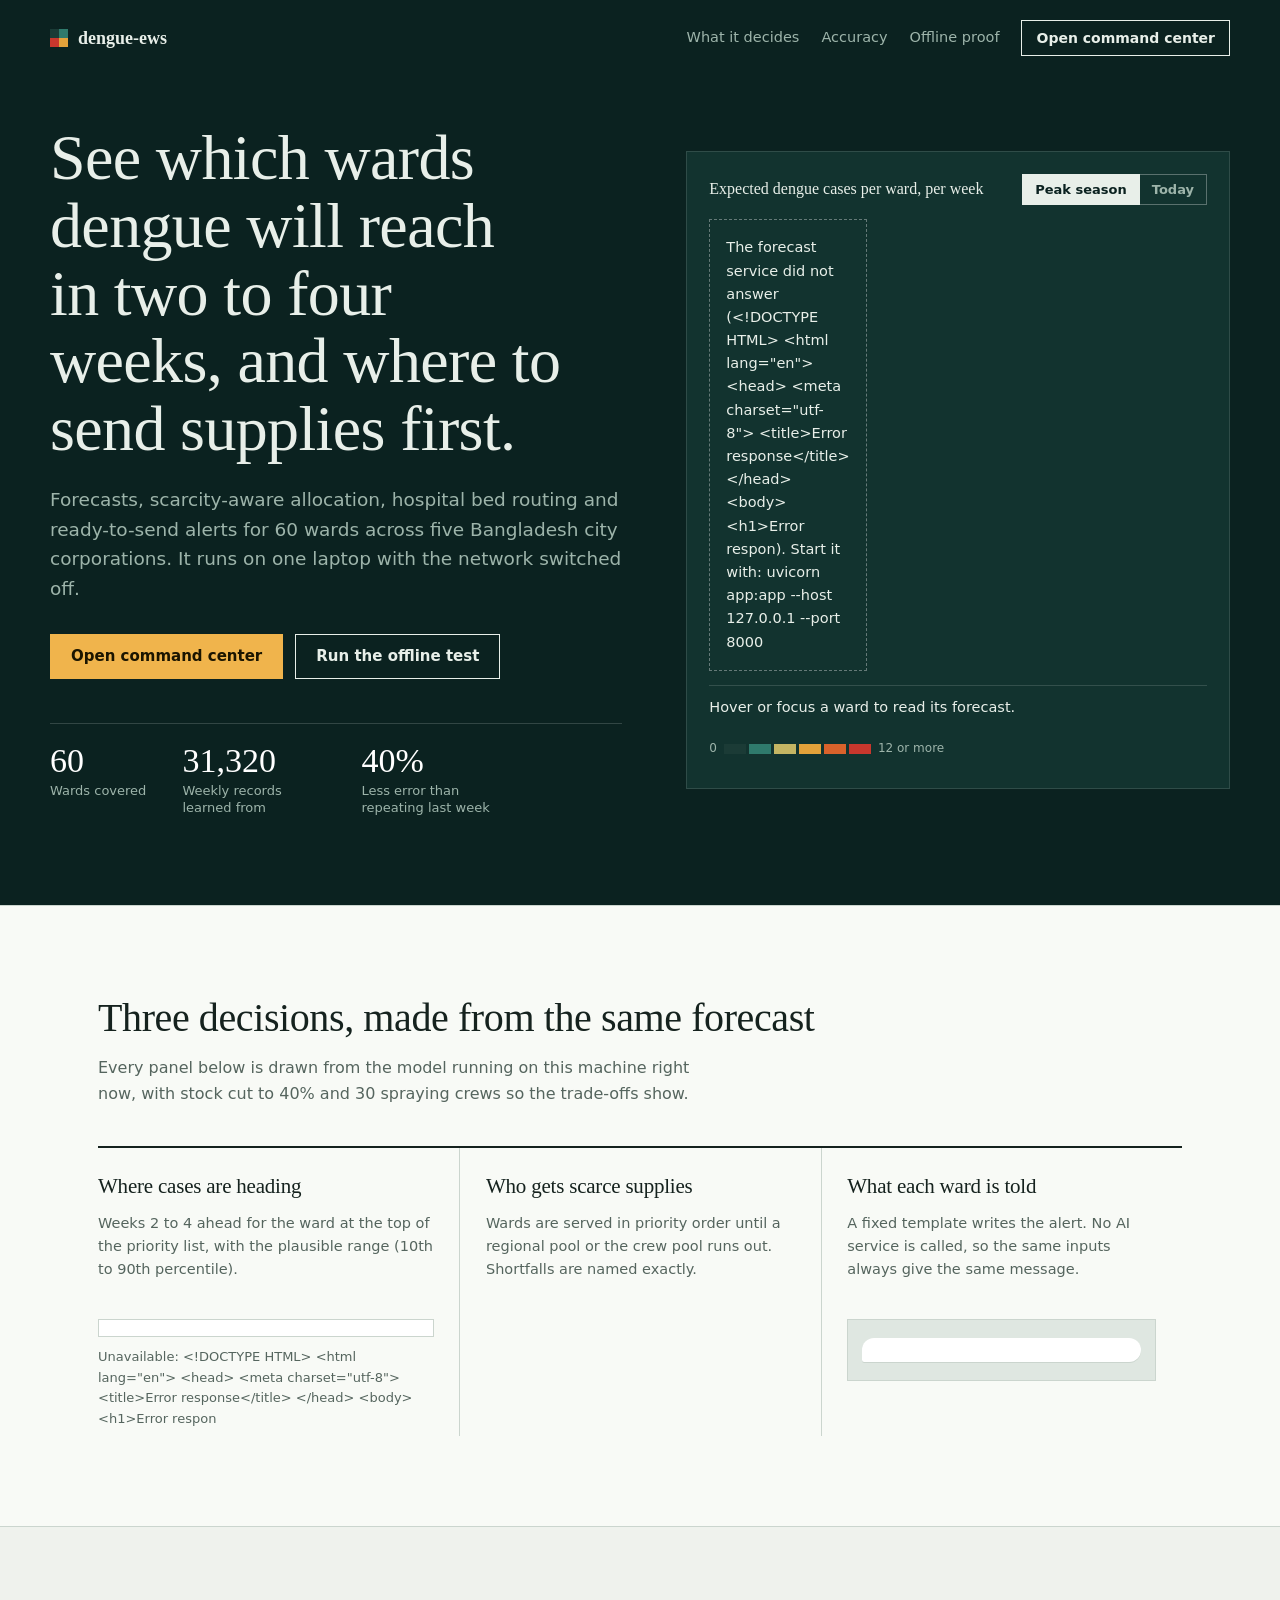
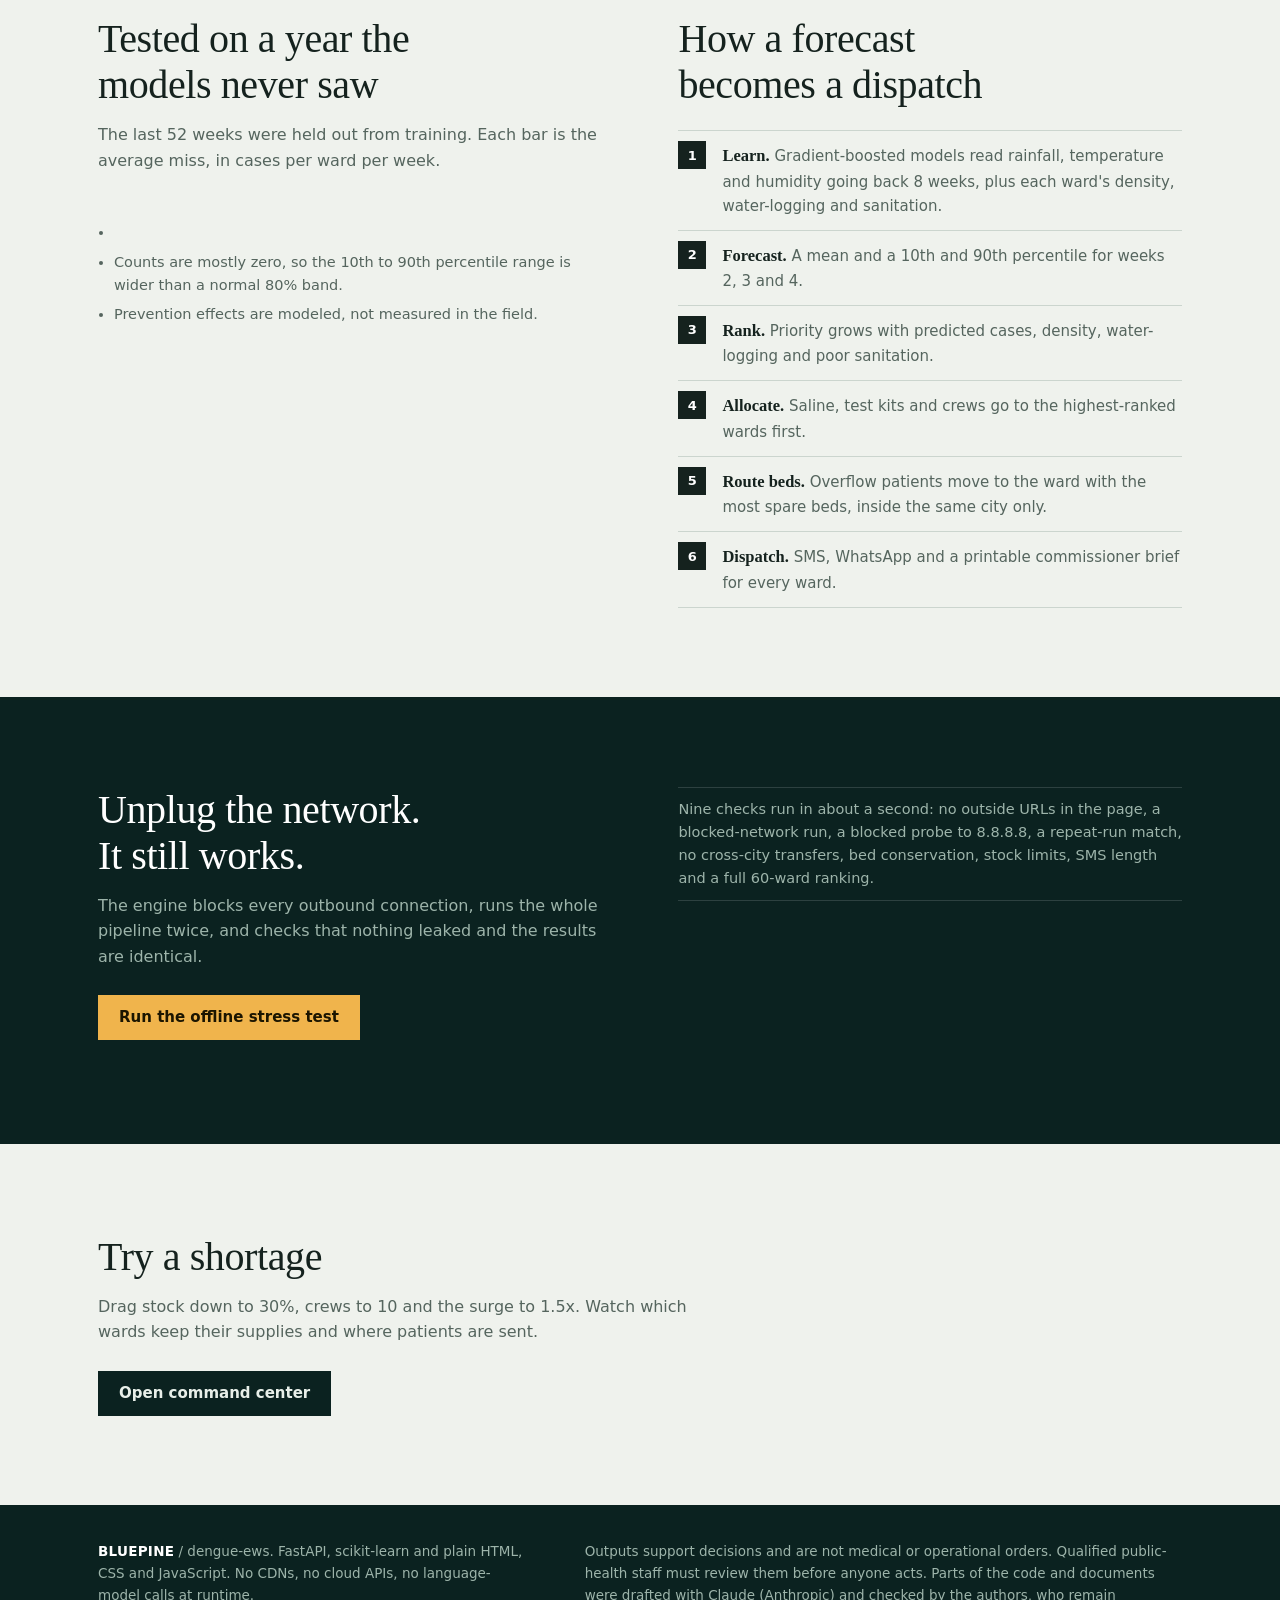
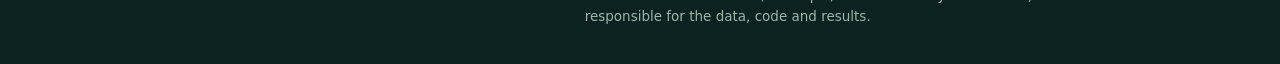
==== static/landing.html @ 92135752 "completely redesigned the whole system" ====
<!doctype html>
<html lang="en">
<head>
<meta charset="utf-8">
<meta name="viewport" content="width=device-width, initial-scale=1">
<title>Dengue early warning for Bangladesh city wards</title>
<meta name="description" content="Ward-level dengue forecasts, scarcity-aware supply allocation, hospital bed routing and ready-to-send alerts. Runs fully offline.">
<link rel="icon" href="data:,">
<link rel="stylesheet" href="/static/landing.css">
</head>
<body>
<a class="skip" href="#main">Skip to content</a>

<header class="hero" id="top">
  <nav class="nav" aria-label="Primary">
    <a class="brand" href="/"><span class="brand-mark" aria-hidden="true"></span>dengue-ews</a>
    <div class="nav-links">
      <a href="#decisions">What it decides</a>
      <a href="#accuracy">Accuracy</a>
      <a href="#offline">Offline proof</a>
      <a class="btn btn-sm" href="/app">Open command center</a>
    </div>
  </nav>

  <div class="hero-grid">
    <div class="hero-copy">
      <h1>See which wards dengue will reach in two to four weeks, and where to send supplies first.</h1>
      <p class="lede">Forecasts, scarcity-aware allocation, hospital bed routing and ready-to-send alerts for 60 wards across five Bangladesh city corporations. It runs on one laptop with the network switched off.</p>
      <div class="cta">
        <a class="btn btn-primary" href="/app">Open command center</a>
        <a class="btn btn-ghost" href="#offline">Run the offline test</a>
      </div>
      <dl class="facts" id="facts" aria-label="Key numbers">
        <div><dt>Wards covered</dt><dd id="fWards">60</dd></div>
        <div><dt>Weekly records learned from</dt><dd id="fRows">31,320</dd></div>
        <div><dt>Less error than repeating last week</dt><dd id="fGain">40%</dd></div>
      </dl>
    </div>

    <figure class="map" aria-labelledby="mapTitle">
      <div class="map-head">
        <figcaption id="mapTitle">Expected dengue cases per ward, per week</figcaption>
        <div class="seg" role="group" aria-label="Forecast scenario">
          <button type="button" data-sc="peak" aria-pressed="true">Peak season</button>
          <button type="button" data-sc="live" aria-pressed="false">Today</button>
        </div>
      </div>
      <div id="tileMap" class="tile-map" aria-live="polite"></div>
      <div class="readout" id="readout" aria-live="polite">Hover or focus a ward to read its forecast.</div>
      <div class="ramp" aria-hidden="true"><span>0</span><i class="c0"></i><i class="c1"></i><i class="c2"></i><i class="c3"></i><i class="c4"></i><i class="c5"></i><span>12 or more</span></div>
      <p class="map-note" id="mapNote"></p>
    </figure>
  </div>
</header>

<main id="main">
  <section class="band" id="decisions" aria-labelledby="hDec">
    <div class="wrap">
      <h2 id="hDec">Three decisions, made from the same forecast</h2>
      <p class="intro">Every panel below is drawn from the model running on this machine right now, with stock cut to 40% and 30 spraying crews so the trade-offs show.</p>
      <div class="lanes">
        <article class="lane">
          <h3>Where cases are heading</h3>
          <p>Weeks 2 to 4 ahead for the ward at the top of the priority list, with the plausible range (10th to 90th percentile).</p>
          <div id="chart" class="chart" role="img" aria-label="Forecast chart"></div>
          <p class="cap" id="chartCap"></p>
        </article>
        <article class="lane">
          <h3>Who gets scarce supplies</h3>
          <p>Wards are served in priority order until a regional pool or the crew pool runs out. Shortfalls are named exactly.</p>
          <ul id="allocList" class="alloc"></ul>
          <p class="cap" id="allocCap"></p>
        </article>
        <article class="lane">
          <h3>What each ward is told</h3>
          <p>A fixed template writes the alert. No AI service is called, so the same inputs always give the same message.</p>
          <div class="phone"><pre id="smsText"></pre></div>
          <p class="cap" id="smsCap"></p>
        </article>
      </div>
    </div>
  </section>

  <section class="wrap split" id="accuracy" aria-labelledby="hAcc">
    <div>
      <h2 id="hAcc">Tested on a year the models never saw</h2>
      <p class="intro">The last 52 weeks were held out from training. Each bar is the average miss, in cases per ward per week.</p>
      <div id="acc" class="acc"></div>
      <ul class="plain">
        <li id="covLine"></li>
        <li>Counts are mostly zero, so the 10th to 90th percentile range is wider than a normal 80% band.</li>
        <li>Prevention effects are modeled, not measured in the field.</li>
      </ul>
    </div>
    <div class="how">
      <h2>How a forecast becomes a dispatch</h2>
      <ol class="steps">
        <li><b>Learn.</b> Gradient-boosted models read rainfall, temperature and humidity going back 8 weeks, plus each ward's density, water-logging and sanitation.</li>
        <li><b>Forecast.</b> A mean and a 10th and 90th percentile for weeks 2, 3 and 4.</li>
        <li><b>Rank.</b> Priority grows with predicted cases, density, water-logging and poor sanitation.</li>
        <li><b>Allocate.</b> Saline, test kits and crews go to the highest-ranked wards first.</li>
        <li><b>Route beds.</b> Overflow patients move to the ward with the most spare beds, inside the same city only.</li>
        <li><b>Dispatch.</b> SMS, WhatsApp and a printable commissioner brief for every ward.</li>
      </ol>
    </div>
  </section>

  <section class="band dark" id="offline" aria-labelledby="hOff">
    <div class="wrap split">
      <div>
        <h2 id="hOff">Unplug the network. It still works.</h2>
        <p class="intro">The engine blocks every outbound connection, runs the whole pipeline twice, and checks that nothing leaked and the results are identical.</p>
        <button id="runStress" class="btn btn-primary" type="button">Run the offline stress test</button>
        <p class="sub" id="stressSum" role="status"></p>
      </div>
      <ul id="stressList" class="checks" aria-live="polite">
        <li class="idle">Nine checks run in about a second: no outside URLs in the page, a blocked-network run, a blocked probe to 8.8.8.8, a repeat-run match, no cross-city transfers, bed conservation, stock limits, SMS length and a full 60-ward ranking.</li>
      </ul>
    </div>
  </section>

  <section class="wrap closing" aria-labelledby="hGo">
    <h2 id="hGo">Try a shortage</h2>
    <p class="intro">Drag stock down to 30%, crews to 10 and the surge to 1.5x. Watch which wards keep their supplies and where patients are sent.</p>
    <a class="btn btn-primary dark-on-light" href="/app">Open command center</a>
  </section>
</main>

<footer class="foot">
  <div class="wrap foot-grid">
    <p><b>BLUEPINE</b> / dengue-ews. FastAPI, scikit-learn and plain HTML, CSS and JavaScript. No CDNs, no cloud APIs, no language-model calls at runtime.</p>
    <p>Outputs support decisions and are not medical or operational orders. Qualified public-health staff must review them before anyone acts. Parts of the code and documents were drafted with Claude (Anthropic) and checked by the authors, who remain responsible for the data, code and results.</p>
  </div>
</footer>
<script src="/static/landing.js"></script>
</body>
</html>
---- static/landing.css ----
:root{
  --night:#0b2220; --night2:#12332f; --paper:#eff2ed; --panel:#f8faf6; --ink:#15221e; --mute:#55655e; --line:#cbd5ce;
  --teal:#0e5a55; --amber:#f0b44c; --red:#c8372d;
  --c0:#1b3b36; --c1:#2f7a6c; --c2:#c4b563; --c3:#e3a23a; --c4:#d9622b; --c5:#c8372d;
  --on-night:#e8efe9; --on-night-mute:#9db4aa;
  --serif:"Iowan Old Style","Palatino Linotype",Palatino,"Book Antiqua",Georgia,serif;
  --sans:system-ui,-apple-system,"Segoe UI",Roboto,"Helvetica Neue",Arial,sans-serif;
  --gutter:clamp(16px,4vw,48px);
}
*{box-sizing:border-box}
html{scroll-behavior:smooth;scroll-padding-top:20px}
body{margin:0;background:var(--paper);color:var(--ink);font:16px/1.6 var(--sans);-webkit-font-smoothing:antialiased}
h1,h2,h3{font-family:var(--serif);font-weight:500;margin:0;letter-spacing:-.01em}
p{margin:0}
a{color:inherit}
:focus-visible{outline:3px solid var(--amber);outline-offset:3px}
.skip{position:absolute;left:-999px;top:8px;background:var(--amber);color:#000;padding:8px 12px;z-index:10}
.skip:focus{left:8px}
.wrap{max-width:1180px;margin:0 auto;padding:0 var(--gutter)}

/* buttons */
.btn{display:inline-block;font:600 15px/1 var(--sans);padding:14px 20px;border:1.5px solid currentColor;text-decoration:none;cursor:pointer;background:transparent;color:inherit;transition:background .15s,color .15s,border-color .15s}
.btn-sm{padding:10px 14px;font-size:14px}
.btn-primary{background:var(--amber);border-color:var(--amber);color:#1b1500}
.btn-primary:hover{background:#ffc96b;border-color:#ffc96b}
.btn-ghost:hover{background:rgba(255,255,255,.1)}
.dark-on-light{background:var(--night);border-color:var(--night);color:var(--on-night)}
.dark-on-light:hover{background:var(--teal);border-color:var(--teal)}

/* hero */
.hero{background:var(--night);color:var(--on-night);padding:0 var(--gutter) clamp(40px,7vw,88px)}
.nav{max-width:1180px;margin:0 auto;display:flex;align-items:center;justify-content:space-between;gap:16px;padding:20px 0;flex-wrap:wrap}
.brand{display:flex;align-items:center;gap:10px;font:600 18px var(--serif);text-decoration:none}
.brand-mark{width:18px;height:18px;background:conic-gradient(var(--c1) 0 25%,var(--c3) 0 50%,var(--c5) 0 75%,var(--c0) 0);display:inline-block}
.nav-links{display:flex;align-items:center;gap:22px;flex-wrap:wrap;font-size:14.5px}
.nav-links a:not(.btn){text-decoration:none;color:var(--on-night-mute)}
.nav-links a:not(.btn):hover{color:#fff}
.nav .btn-sm{color:var(--on-night)}
.nav .btn-sm:hover{background:rgba(255,255,255,.1)}
.hero-grid{max-width:1180px;margin:clamp(20px,4vw,48px) auto 0;display:grid;grid-template-columns:minmax(0,1fr) minmax(0,.95fr);gap:clamp(28px,5vw,72px);align-items:center}
.hero h1{font-size:clamp(34px,5.2vw,64px);line-height:1.06;font-weight:500;max-width:15em;text-wrap:balance}
.lede{margin-top:22px;font-size:clamp(16px,1.5vw,18.5px);color:var(--on-night-mute);max-width:34em}
.cta{display:flex;gap:12px;flex-wrap:wrap;margin-top:30px}
.facts{display:grid;grid-template-columns:repeat(3,auto);justify-content:start;gap:12px 36px;margin:44px 0 0;padding-top:20px;border-top:1px solid rgba(255,255,255,.16)}
.facts dt{font-size:13px;color:var(--on-night-mute);max-width:11em;line-height:1.35;order:2}
.facts dd{margin:0 0 4px;font:500 34px/1 var(--serif);font-variant-numeric:tabular-nums;color:#fff}
.facts div{display:flex;flex-direction:column}

/* tile map */
.map{margin:0;background:var(--night2);border:1px solid rgba(255,255,255,.12);padding:clamp(14px,2vw,22px)}
.map-head{display:flex;justify-content:space-between;align-items:center;gap:10px;flex-wrap:wrap;margin-bottom:14px}
.map figcaption{font:500 16px/1.3 var(--serif)}
.seg{display:flex}
.seg button{font:600 13px var(--sans);padding:7px 12px;border:1px solid rgba(255,255,255,.3);background:transparent;color:var(--on-night-mute);cursor:pointer}
.seg button+button{border-left:0}
.seg button[aria-pressed=true]{background:var(--on-night);color:var(--night);border-color:var(--on-night)}
.tile-map{display:grid;grid-template-columns:repeat(10,1fr);gap:5px}
.city-label{grid-column:span 10;margin-top:8px;font:500 14px var(--serif);color:var(--on-night);display:flex;justify-content:space-between;align-items:baseline}
.city-label.half{grid-column:span 5;padding-right:6px}
.city-label small{font:12.5px var(--sans);color:var(--on-night-mute)}
.city-label:first-child{margin-top:0}
.tile-map .tile{aspect-ratio:1;padding:0;border:0;font:600 clamp(9px,1.1vw,12px) var(--sans);font-variant-numeric:tabular-nums;color:rgba(255,255,255,.78);cursor:pointer;position:relative;
  opacity:0;animation:tile-in .5s cubic-bezier(.2,.7,.2,1) forwards;animation-delay:calc(var(--d,0) * 1ms)}
.tile.c0{background:var(--c0)} .tile.c1{background:var(--c1)} .tile.c2{background:var(--c2);color:#2b2508} .tile.c3{background:var(--c3);color:#2b1a02}
.tile.c4{background:var(--c4);color:#fff} .tile.c5{background:var(--c5);color:#fff}
.tile.def::after{content:"";position:absolute;left:0;right:0;bottom:0;height:3px;background:#fff}
.tile:hover,.tile:focus-visible,.tile.on{outline:2px solid #fff;outline-offset:1px;z-index:1}
@keyframes tile-in{from{opacity:0;transform:scale(.6)}to{opacity:1;transform:none}}
.readout{margin-top:14px;min-height:3.2em;font-size:14.5px;color:var(--on-night);border-top:1px solid rgba(255,255,255,.14);padding-top:10px}
.readout b{font-family:var(--serif);font-weight:600;font-size:16px}
.readout span{color:var(--on-night-mute)}
.ramp{display:flex;align-items:center;gap:3px;font-size:12px;color:var(--on-night-mute);margin-top:8px}
.ramp i{width:22px;height:10px;display:inline-block}
.ramp .c0{background:var(--c0)}.ramp .c1{background:var(--c1)}.ramp .c2{background:var(--c2)}.ramp .c3{background:var(--c3)}.ramp .c4{background:var(--c4)}.ramp .c5{background:var(--c5)}
.ramp span:first-child{margin-right:4px}.ramp span:last-child{margin-left:4px}
.map-note{margin-top:8px;font-size:12.5px;color:var(--on-night-mute);max-width:46em}

/* sections */
section{padding:0}
.band{background:var(--panel);border-block:1px solid var(--line);padding:clamp(48px,7vw,96px) 0}
.band.dark{background:var(--night);color:var(--on-night);border:0}
.split{display:grid;grid-template-columns:minmax(0,1fr) minmax(0,1fr);gap:clamp(28px,6vw,80px);align-items:start}
section.wrap{padding-block:clamp(48px,7vw,96px)}
h2{font-size:clamp(26px,3.4vw,40px);line-height:1.15;max-width:18em;text-wrap:balance}
.intro{margin-top:14px;color:var(--mute);max-width:38em}
.dark .intro{color:var(--on-night-mute)}
.cap{font-size:13px;color:var(--mute);margin-top:10px}
.lanes{display:grid;grid-template-columns:repeat(3,minmax(0,1fr));margin-top:40px;border-top:2px solid var(--ink)}
.lane{padding:22px clamp(14px,2vw,28px) 6px 0}
.lane+.lane{padding-left:clamp(14px,2vw,28px);border-left:1px solid var(--line)}
.lane h3{font-size:21px;margin-bottom:8px}
.lane>p:first-of-type{font-size:14.5px;color:var(--mute);min-height:6.4em}

/* chart */
.chart{margin-top:14px;background:#fff;border:1px solid var(--line);padding:8px}
.chart svg{display:block;width:100%;height:auto}
.chart text{font:11px var(--sans);fill:var(--mute)}
.chart .band-area{fill:rgba(217,98,43,.2)}
.chart .line{fill:none;stroke:var(--c4);stroke-width:2.5}
.chart .dot{fill:var(--c4)}
.chart .grid{stroke:var(--line);stroke-width:1}
.chart .val{fill:var(--ink);font-weight:600}

/* allocation */
.alloc{list-style:none;margin:14px 0 0;padding:0;display:flex;flex-direction:column;gap:11px}
.alloc li{display:grid;grid-template-columns:1fr auto;gap:2px 8px;font-size:13.5px}
.alloc .nm{font-weight:600}
.alloc .nm small{font-weight:400;color:var(--mute)}
.alloc .ratio{font-variant-numeric:tabular-nums;color:var(--mute)}
.alloc .bar{grid-column:1/-1;height:8px;background:#dde5df;position:relative}
.alloc .bar i{position:absolute;inset:0 auto 0 0;background:var(--teal)}
.alloc li.short .bar i{background:var(--c4)}
.alloc li.short .ratio{color:#9c2a10;font-weight:600}

/* phone */
.phone{margin-top:14px;background:#dfe7e1;padding:18px 14px;border:1px solid var(--line)}
.phone pre{margin:0;max-width:300px;background:#fff;padding:12px 14px;border-radius:16px 16px 16px 3px;font:14.5px/1.5 var(--sans);white-space:pre-wrap;word-break:break-word;box-shadow:0 1px 0 var(--line)}

/* accuracy */
.acc{margin-top:26px;display:flex;flex-direction:column;gap:22px}
.acc .row h3{font:600 14px var(--sans);margin-bottom:6px;letter-spacing:0}
.acc .bars{display:grid;grid-template-columns:auto 1fr auto;gap:5px 10px;align-items:center;font-size:13.5px}
.acc .bars span:nth-child(3n+1){color:var(--mute)}
.acc .track{height:14px;background:#dde5df}
.acc .track i{display:block;height:100%}
.acc .m i{background:var(--teal)} .acc .p i{background:#9fb3a8}
.acc .v{font-variant-numeric:tabular-nums;font-weight:600}
.plain{margin:22px 0 0;padding-left:1.1em;color:var(--mute);font-size:14.5px;display:flex;flex-direction:column;gap:6px}
.steps{margin:22px 0 0;padding:0;list-style:none;counter-reset:s;display:flex;flex-direction:column}
.steps li{counter-increment:s;position:relative;padding:12px 0 12px 44px;border-top:1px solid var(--line);color:var(--mute);font-size:15px}
.steps li:last-child{border-bottom:1px solid var(--line)}
.steps li::before{content:counter(s);position:absolute;left:0;top:10px;width:28px;height:28px;display:grid;place-items:center;background:var(--ink);color:#fff;font:600 13px var(--sans)}
.steps b{color:var(--ink);font-family:var(--serif);font-size:16.5px;font-weight:600}

/* offline */
.dark h2{color:#fff}
.dark .btn-primary{margin-top:26px}
.sub{margin-top:14px;color:var(--on-night-mute);font-size:14.5px;max-width:36em}
.checks{list-style:none;margin:0;padding:0;display:flex;flex-direction:column}
.checks li{display:grid;grid-template-columns:54px 1fr;gap:10px;padding:10px 0;border-bottom:1px solid rgba(255,255,255,.14);font-size:14.5px}
.checks li.idle{display:block;color:var(--on-night-mute);border-top:1px solid rgba(255,255,255,.14)}
.checks small{display:block;color:var(--on-night-mute);font-size:12.5px}
.checks .pass{color:#7fd6a3;font-weight:700}.checks .fail{color:#ff8f82;font-weight:700}

.closing{display:flex;flex-direction:column;align-items:flex-start;gap:0}
.closing .btn{margin-top:26px}
.foot{background:var(--night);color:var(--on-night-mute);padding:36px 0;font-size:13.5px}
.foot-grid{display:grid;grid-template-columns:1fr 1.4fr;gap:clamp(20px,5vw,60px)}
.foot b{color:#fff;letter-spacing:.02em}

.unavailable{padding:16px;border:1.5px dashed rgba(255,255,255,.35);font-size:14.5px;color:var(--on-night)}

@media (max-width:960px){
  .hero-grid,.split,.foot-grid{grid-template-columns:1fr}
  .lanes{grid-template-columns:1fr}
  .lane,.lane+.lane{padding:22px 0 6px;border-left:0}
  .lane+.lane{border-top:1px solid var(--line)}
  .lane>p:first-of-type{min-height:0}
}
@media (max-width:520px){
  .facts{grid-template-columns:1fr 1fr}
  .nav-links a:not(.btn){display:none}
}
@media (prefers-reduced-motion:reduce){
  html{scroll-behavior:auto}
  .tile-map .tile{animation:none;opacity:1}
}
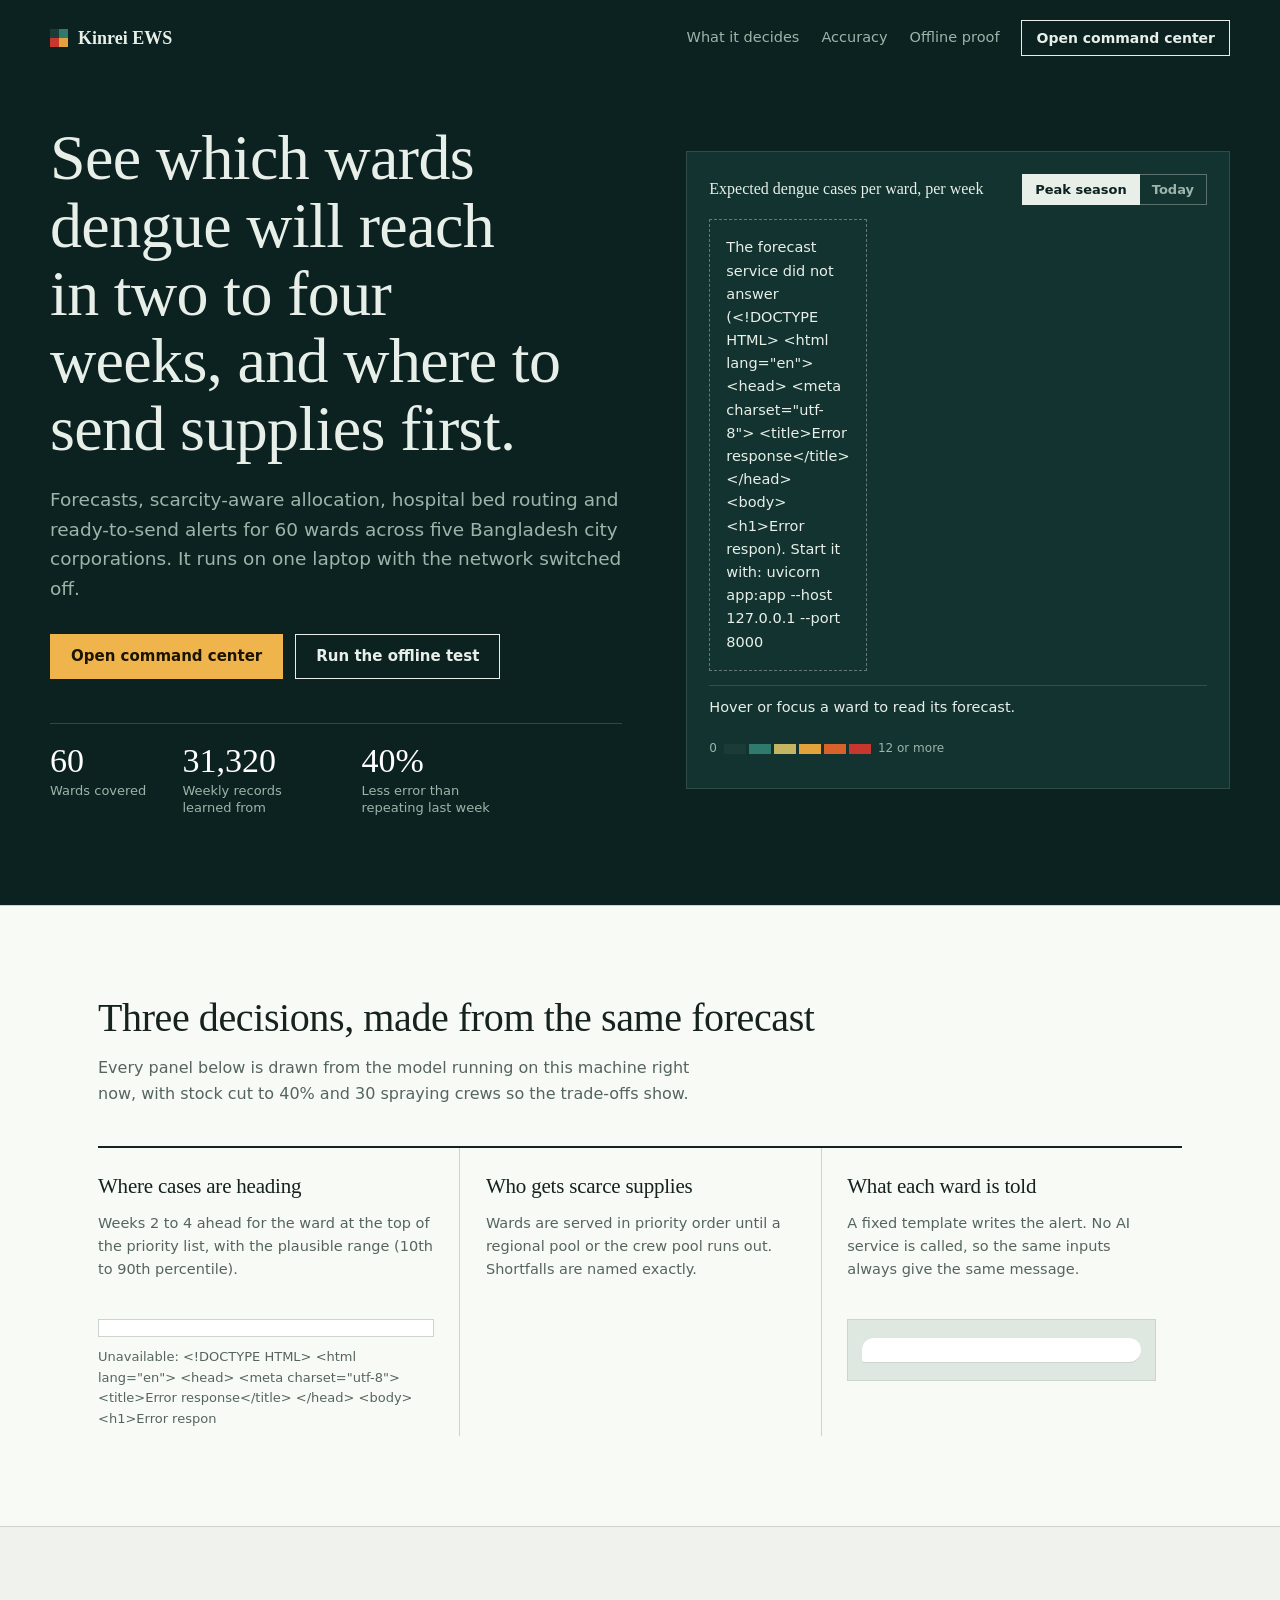
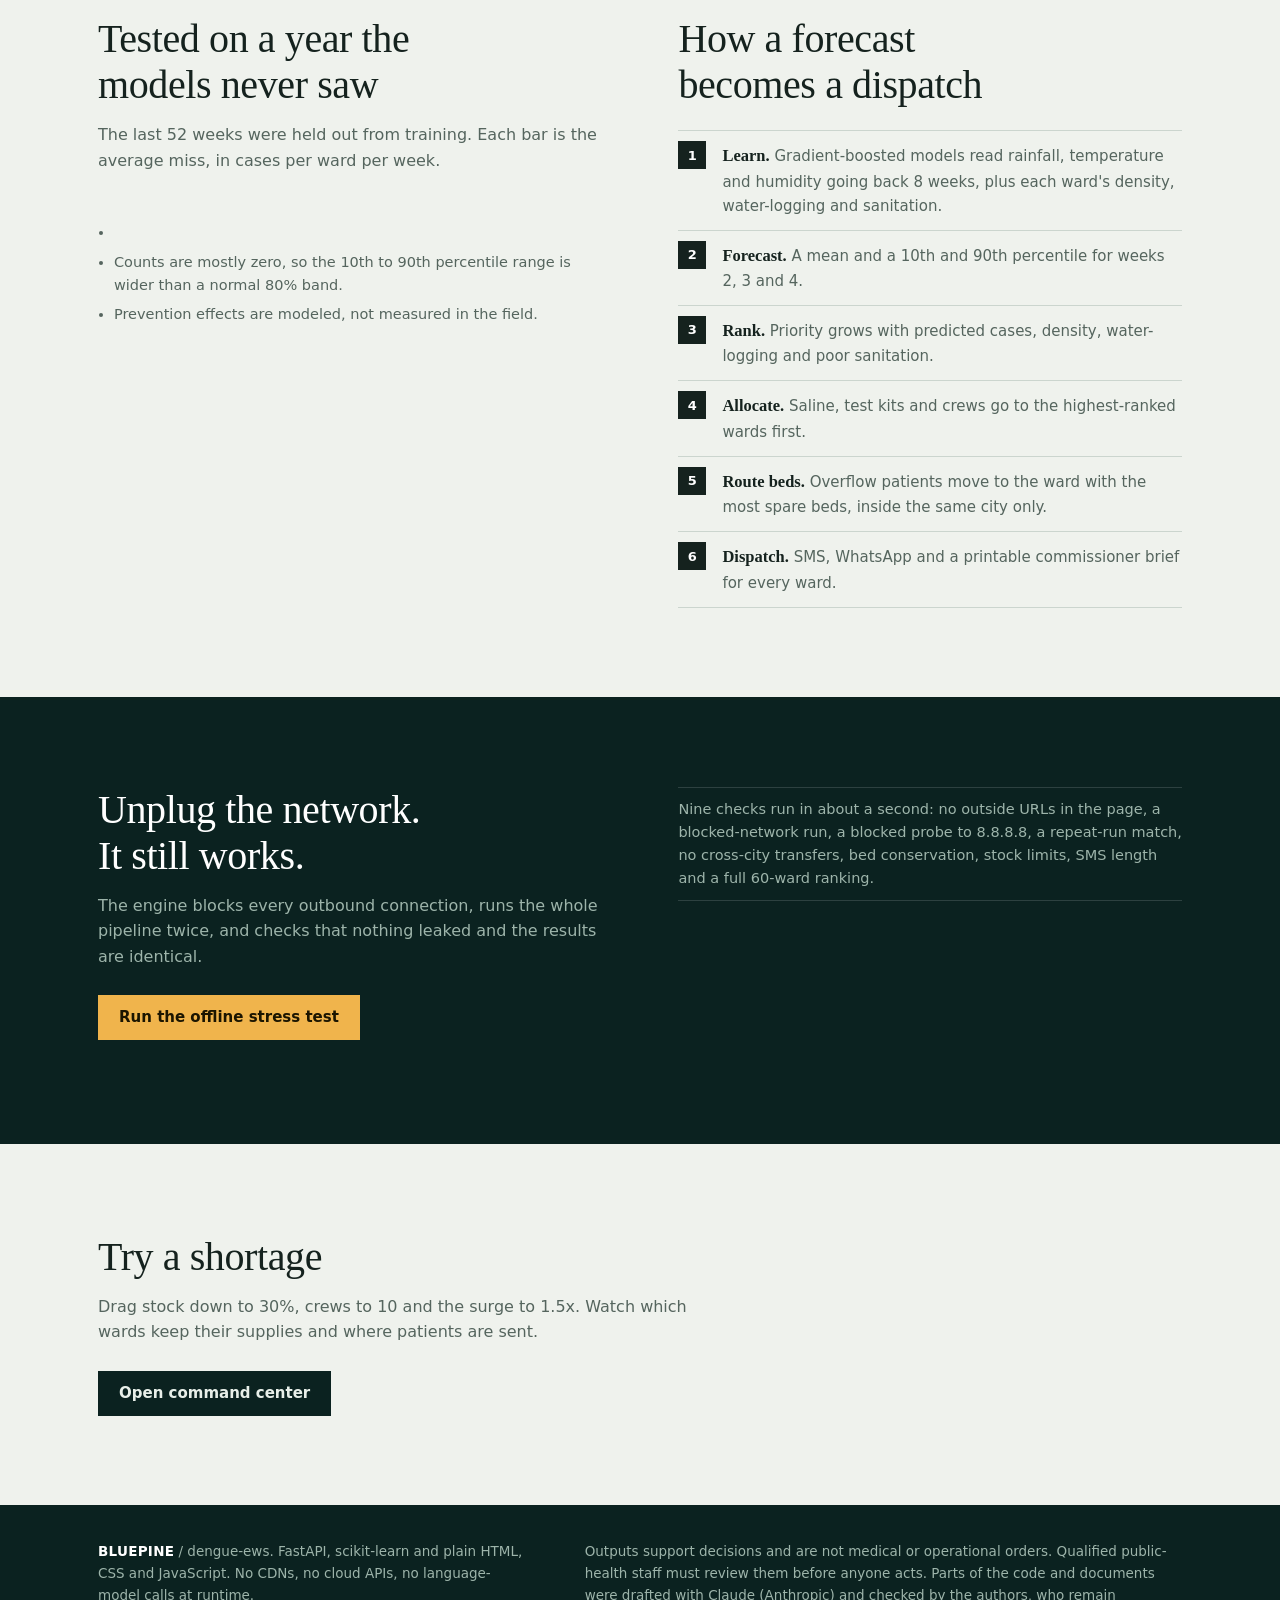
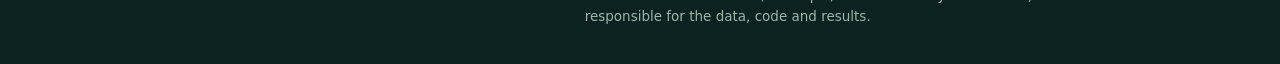
==== commit e5d5d7ba: "Final commit" ====
--- a/static/landing.html
+++ b/static/landing.html
@@ -13,7 +13,7 @@
 
 <header class="hero" id="top">
   <nav class="nav" aria-label="Primary">
-    <a class="brand" href="/"><span class="brand-mark" aria-hidden="true"></span>dengue-ews</a>
+    <a class="brand" href="/"><span class="brand-mark" aria-hidden="true"></span>Kinrei EWS</a>
     <div class="nav-links">
       <a href="#decisions">What it decides</a>
       <a href="#accuracy">Accuracy</a>
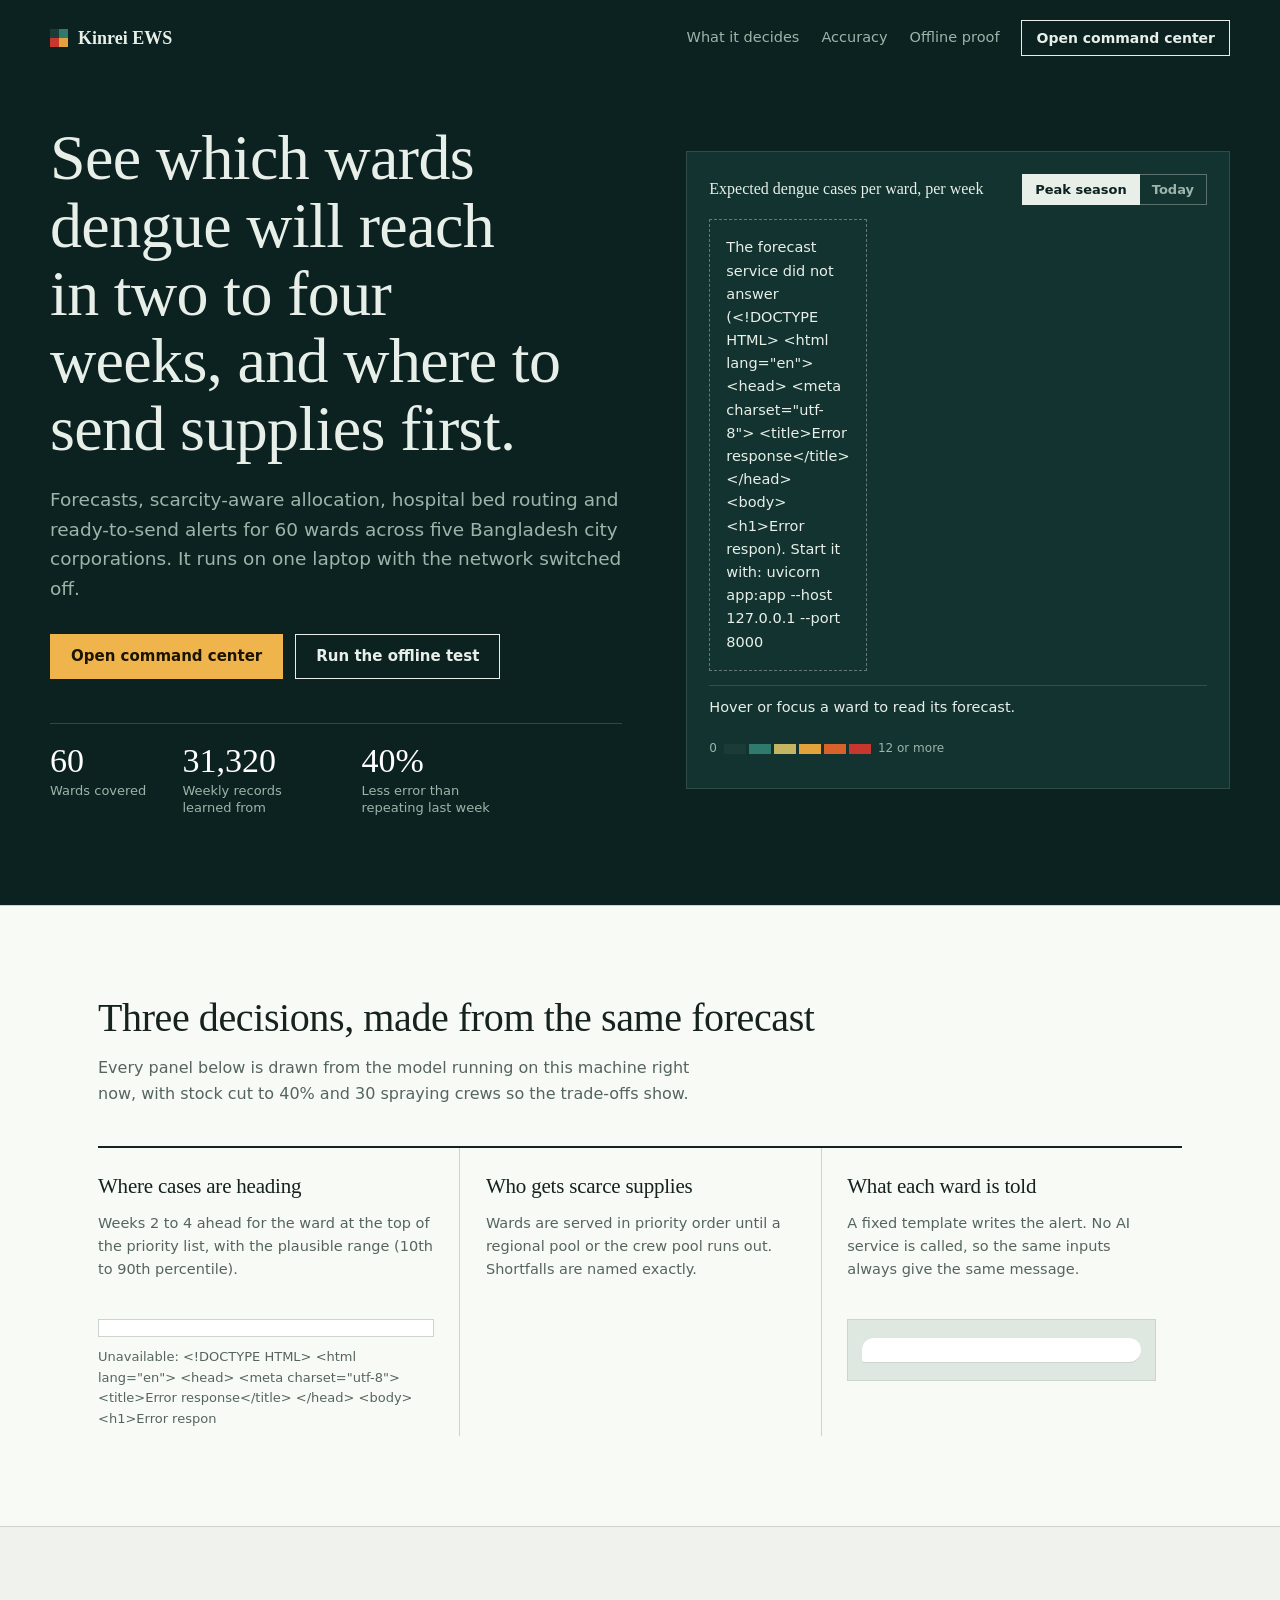
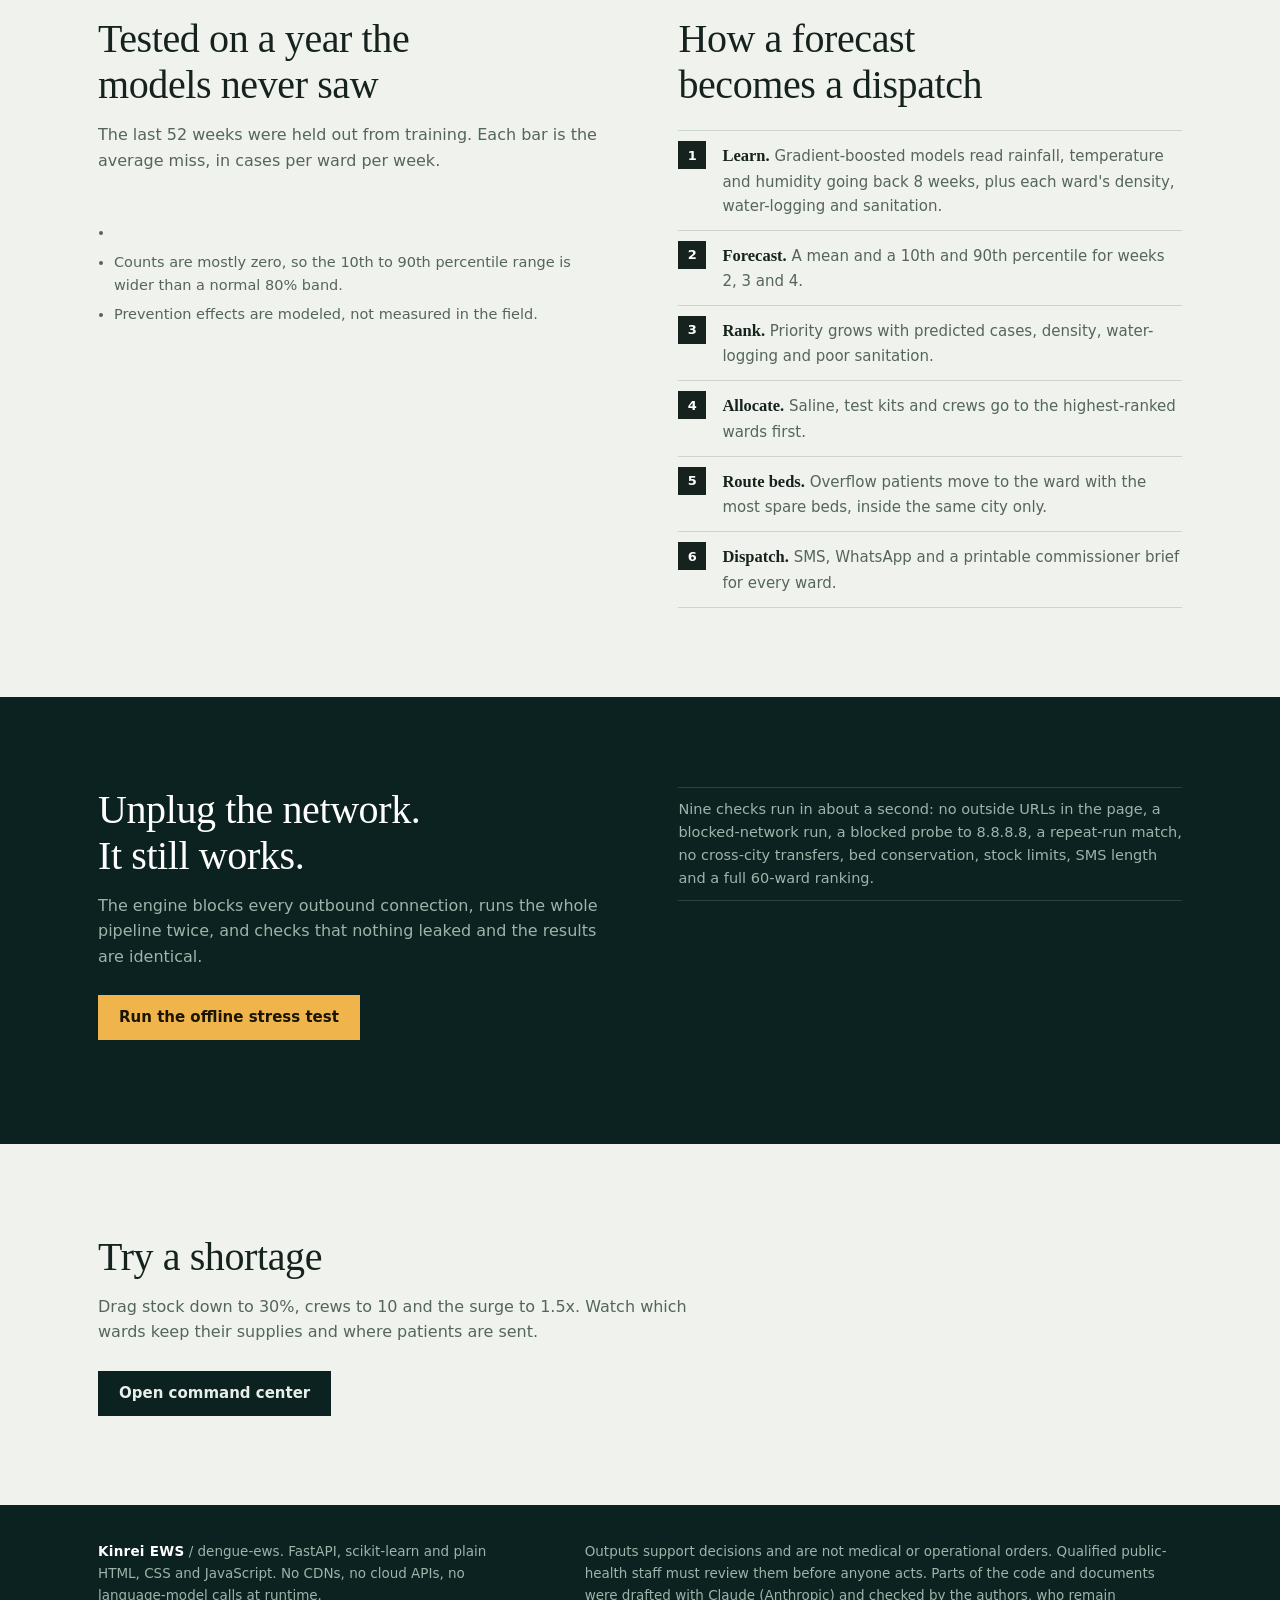
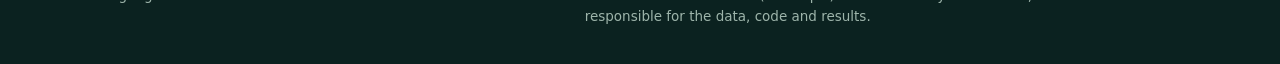
==== commit 03fd9411: "updated minor design" ====
--- a/static/landing.html
+++ b/static/landing.html
@@ -5,7 +5,7 @@
 <meta name="viewport" content="width=device-width, initial-scale=1">
 <title>Dengue early warning for Bangladesh city wards</title>
 <meta name="description" content="Ward-level dengue forecasts, scarcity-aware supply allocation, hospital bed routing and ready-to-send alerts. Runs fully offline.">
-<link rel="icon" href="data:,">
+<link rel="icon" href="/static/logo.png">
 <link rel="stylesheet" href="/static/landing.css">
 </head>
 <body>
@@ -128,7 +128,7 @@
 
 <footer class="foot">
   <div class="wrap foot-grid">
-    <p><b>BLUEPINE</b> / dengue-ews. FastAPI, scikit-learn and plain HTML, CSS and JavaScript. No CDNs, no cloud APIs, no language-model calls at runtime.</p>
+    <p><b>Kinrei EWS</b> / dengue-ews. FastAPI, scikit-learn and plain HTML, CSS and JavaScript. No CDNs, no cloud APIs, no language-model calls at runtime.</p>
     <p>Outputs support decisions and are not medical or operational orders. Qualified public-health staff must review them before anyone acts. Parts of the code and documents were drafted with Claude (Anthropic) and checked by the authors, who remain responsible for the data, code and results.</p>
   </div>
 </footer>
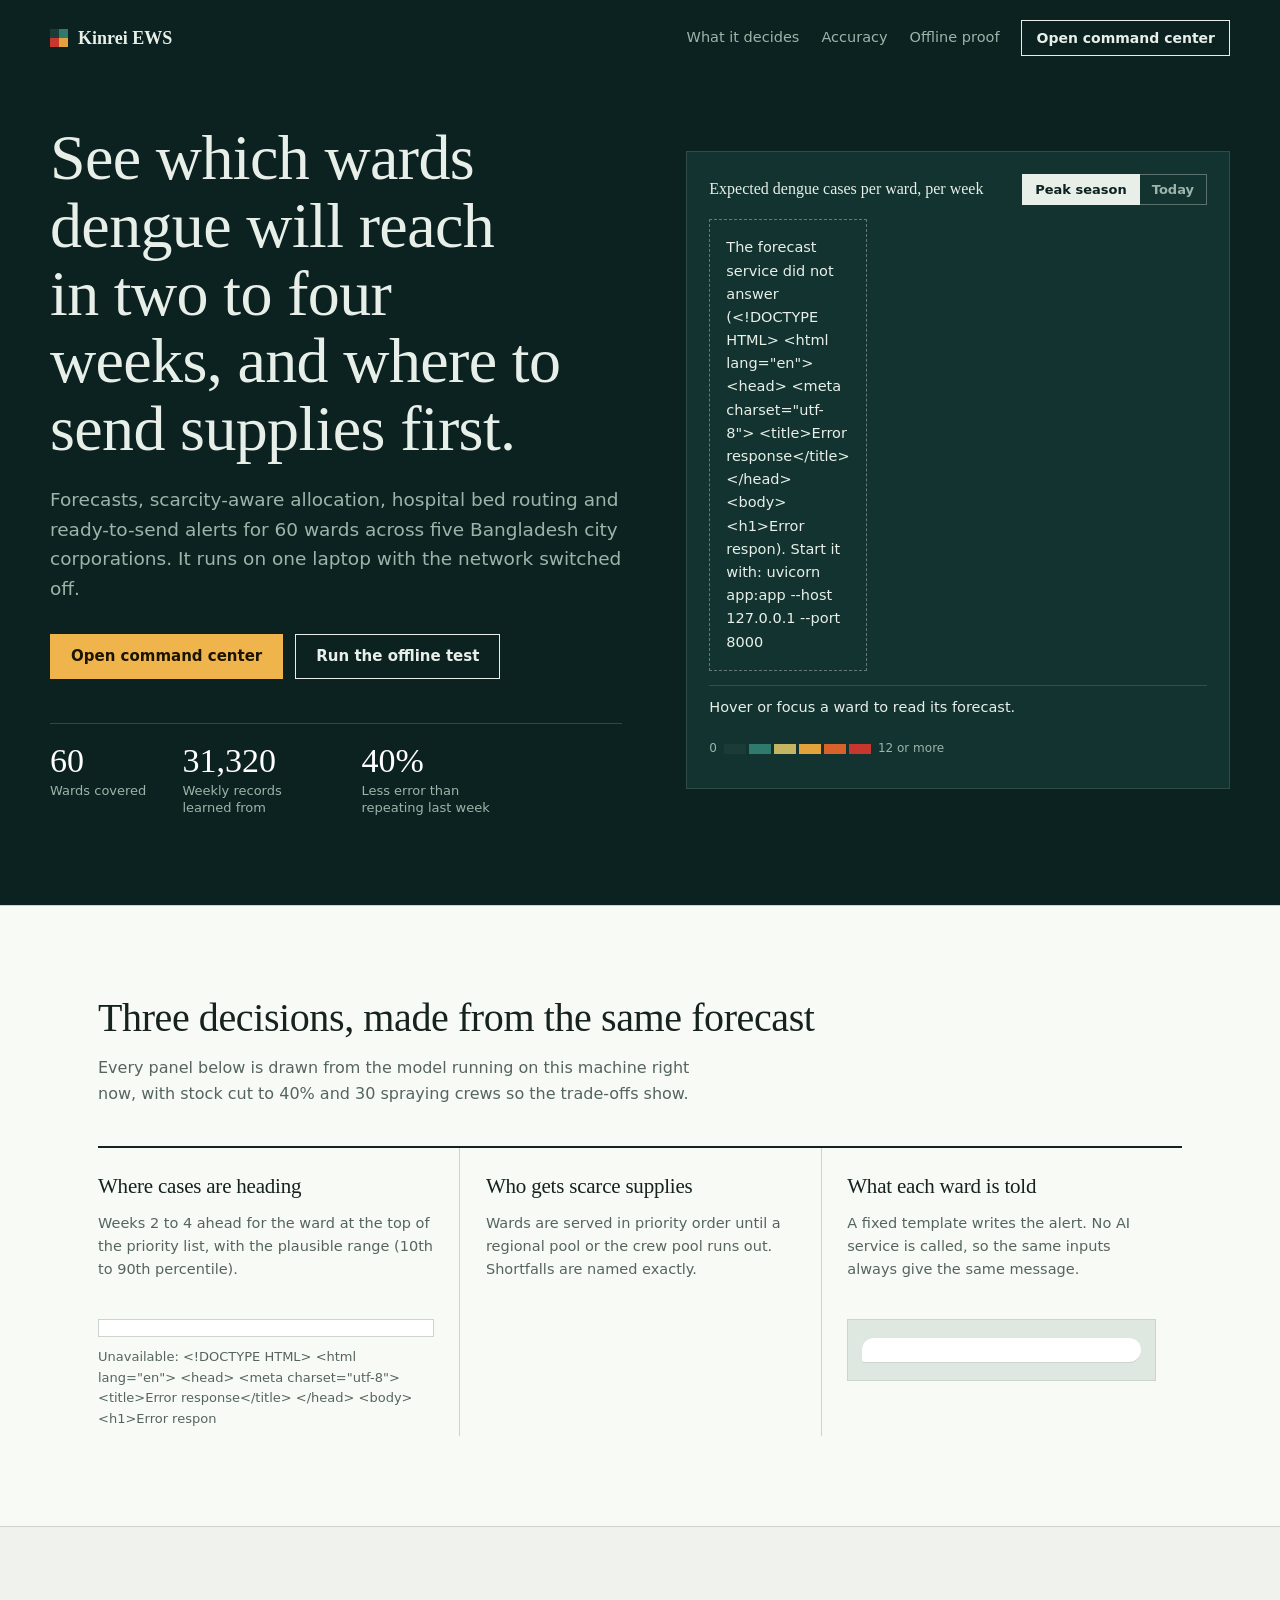
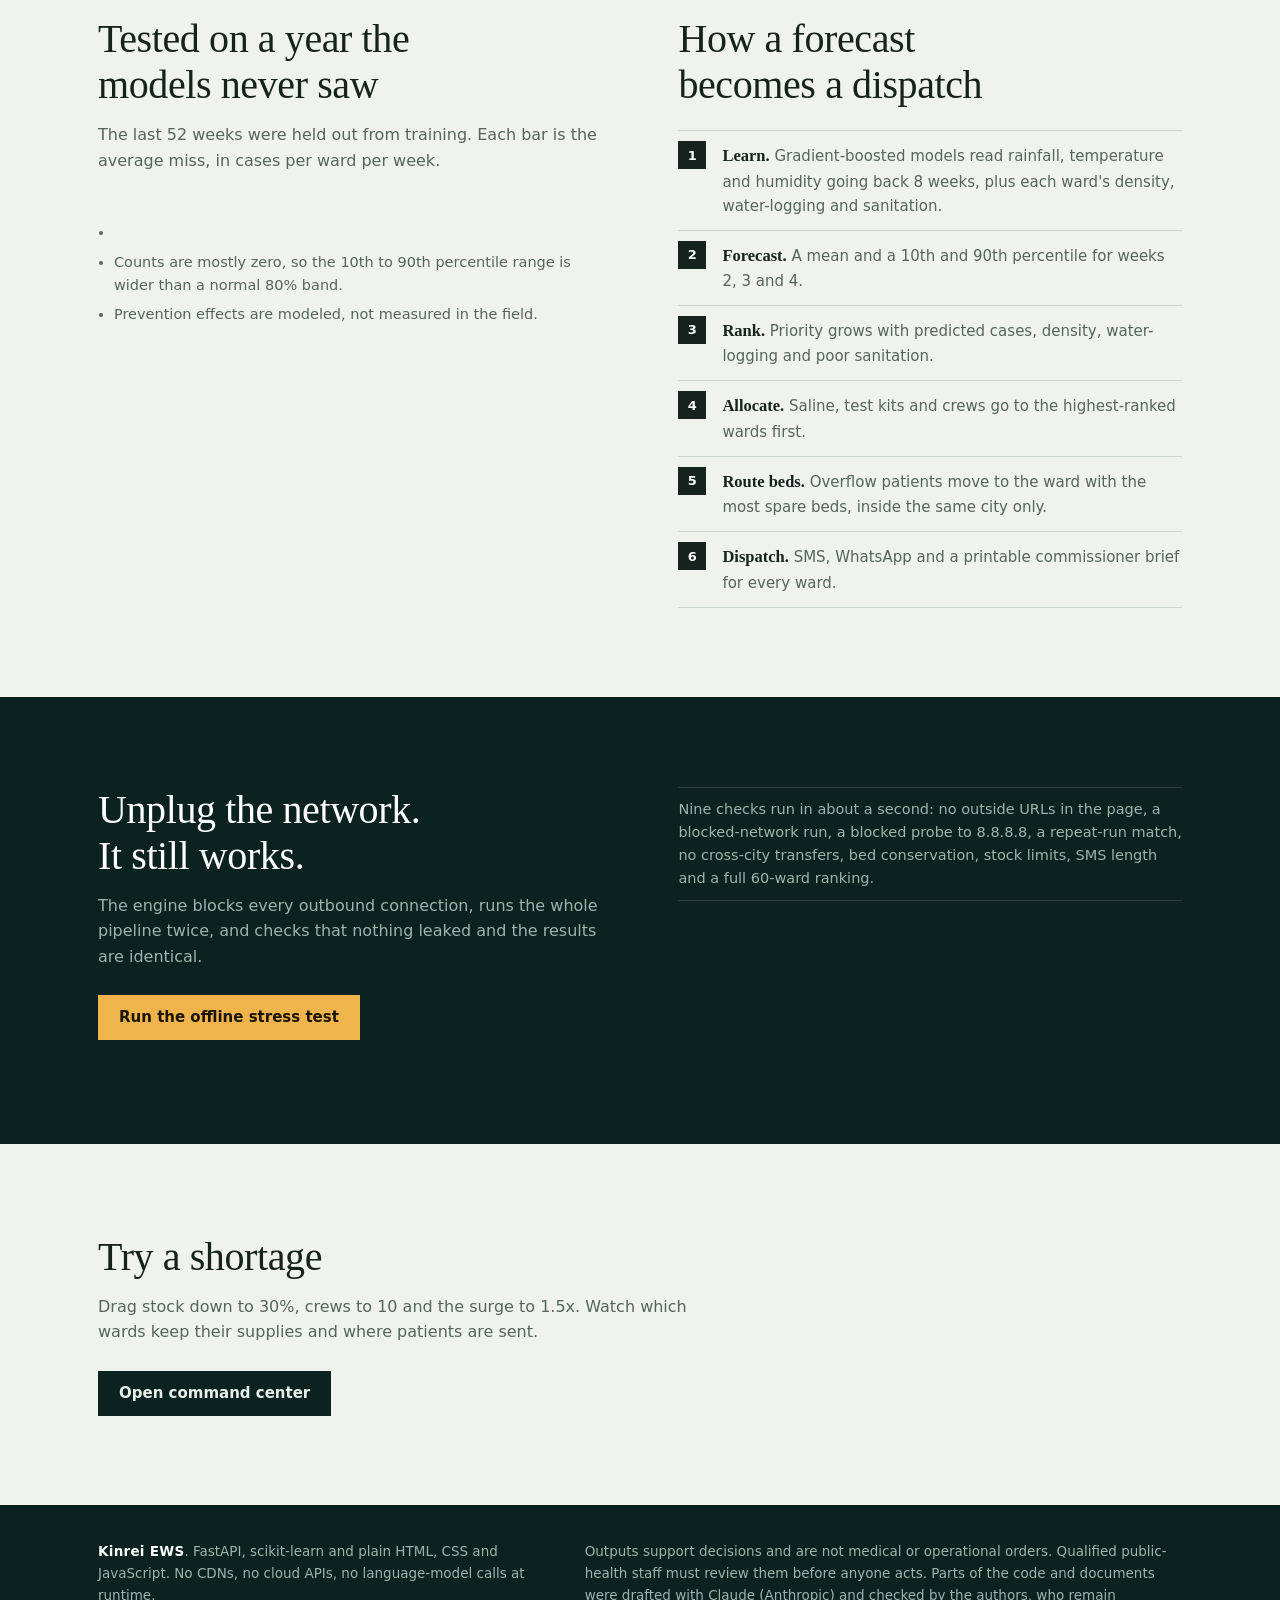
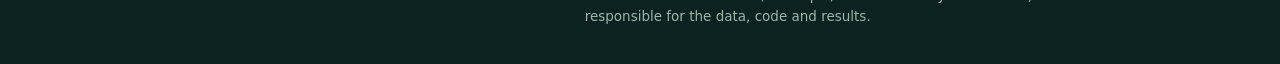
==== commit 4792722d: "Final touch  [version-onsite-final]" ====
--- a/static/landing.html
+++ b/static/landing.html
@@ -128,7 +128,7 @@
 
 <footer class="foot">
   <div class="wrap foot-grid">
-    <p><b>Kinrei EWS</b> / dengue-ews. FastAPI, scikit-learn and plain HTML, CSS and JavaScript. No CDNs, no cloud APIs, no language-model calls at runtime.</p>
+    <p><b>Kinrei EWS</b>. FastAPI, scikit-learn and plain HTML, CSS and JavaScript. No CDNs, no cloud APIs, no language-model calls at runtime.</p>
     <p>Outputs support decisions and are not medical or operational orders. Qualified public-health staff must review them before anyone acts. Parts of the code and documents were drafted with Claude (Anthropic) and checked by the authors, who remain responsible for the data, code and results.</p>
   </div>
 </footer>
